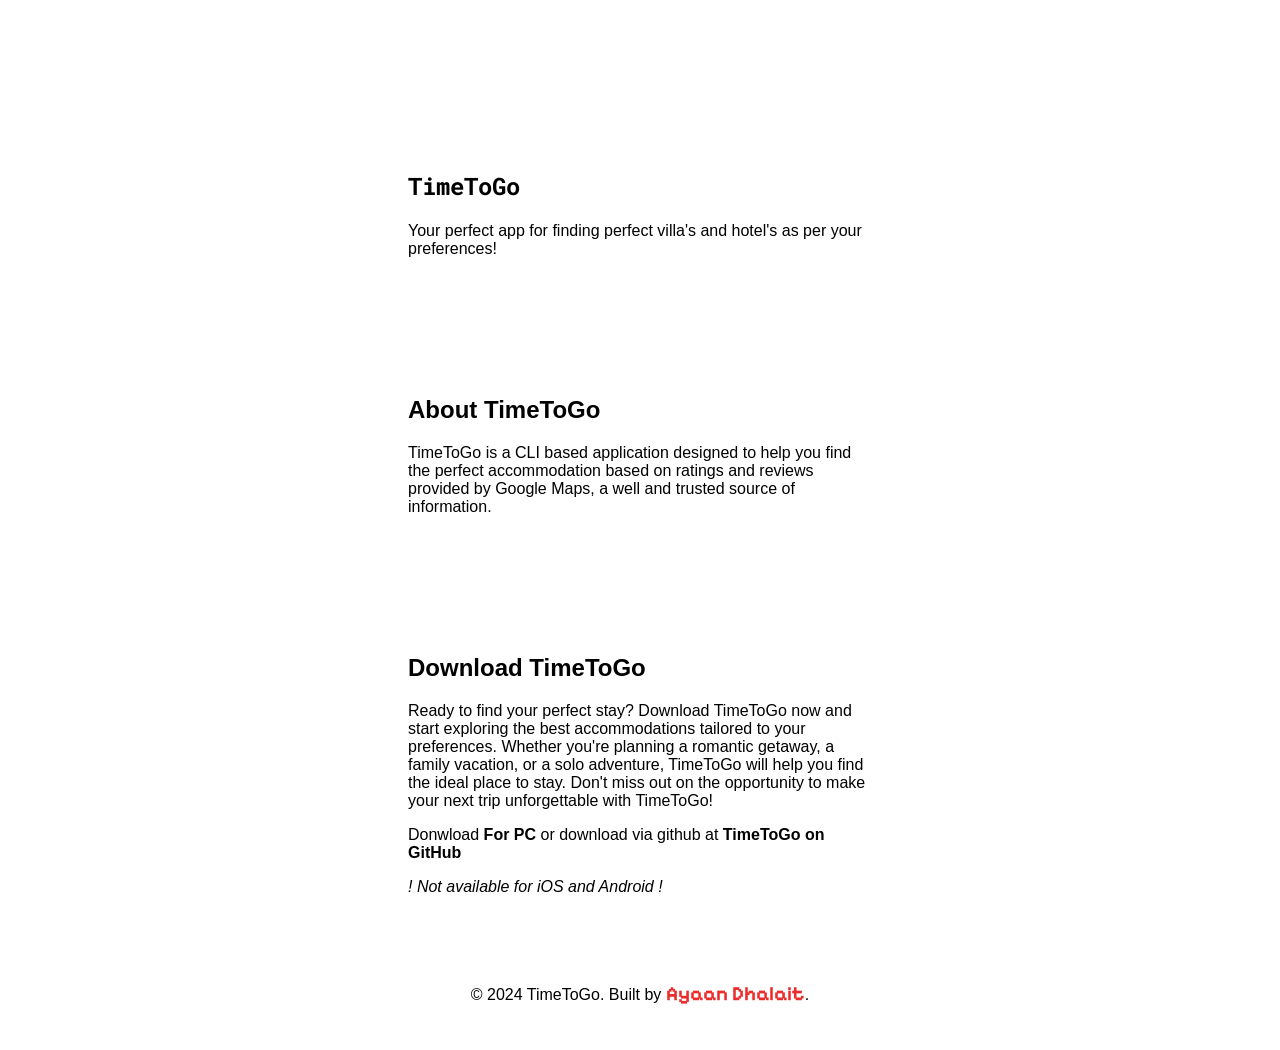
==== index.html @ b1c0069c "Update index.html" ====
<!DOCTYPE html>
<html lang="en">
<head>
    <meta charset="UTF-8">
    <meta name="viewport" content="width=device-width, initial-scale=1.0">
    <title>TimeToGo</title>
    <link rel="stylesheet" href="styles.css">
</head>
<body>
    <header>
        <nav>
        </nav>
    </header>
    <section class="hero">
        <h1>TimeToGo</h1>
        <p>Your perfect app for finding perfect villa's and hotel's as per your preferences!</p>
    </section><br><br><br><br>
    <section class="about">
        <h2>About TimeToGo</h2>
        <p>TimeToGo is a CLI based application designed to help you find the perfect accommodation based on ratings and reviews provided by Google Maps, a well and trusted source of information.</p>
    </section><br><br><br><br>
    <section class="download">
        <h2>Download TimeToGo</h2>
        <p>Ready to find your perfect stay? Download TimeToGo now and start exploring the best accommodations tailored to your preferences. Whether you're planning a romantic getaway, a family vacation, or a solo adventure, TimeToGo will help you find the ideal place to stay. Don't miss out on the opportunity to make your next trip unforgettable with TimeToGo!</p>
        Donwload <a href="timetogo.zip" download>For PC</a> or download via github at <a href="https://github.com/AyaanDhalait/TimeToGo" target="_blank">TimeToGo on GitHub</a>
        <p class="not-avail">! Not available for iOS and Android !</p>
    </section>

    <footer>
        <p>&copy; 2024 TimeToGo. Built by <a href="https://www.ayaan.is-a.dev" target="_blank">Ayaan Dhalait</a>.</p>
    </footer>
</body>
</html>
---- styles.css ----
@import url('https://fonts.googleapis.com/css2?family=Bai+Jamjuree:ital,wght@0,200;0,300;0,400;0,500;0,600;0,700;1,200;1,300;1,400;1,500;1,600;1,700&family=Bungee&family=Roboto+Mono:ital,wght@0,100..700;1,100..700&family=Roboto:ital,wght@0,100..900;1,100..900&display=swap');
@import url('https://fonts.googleapis.com/css2?family=Pixelify+Sans:wght@400..700&display=swap');

body {
    color: #000;
    background-color: #fff;
    font-family: 'Geo', sans-serif;
    text-align: left;
}

h1 {
    font-family: 'Roboto Mono', sans-serif;
}

.features {
    flex-direction: column;
    gap: 20px;
    margin-top: 20px;
}

.feature {
    align-items: center;
    gap: 20px;
}

section {
    margin-top: 50px;
    padding-left: 400px;
    padding-right: 400px;
}

.hero {
    padding-top: 100px;
}

a {
    color: #000;
    text-decoration: none;
    font-weight: bold;
}

.not-avail {
    font-style: italic;
}

footer a {
    font-family: 'Pixelify Sans', sans-serif;
    color: rgb(236, 44, 44) !important;
    font-size: 20px;
}

footer {
    margin-top: 50px;
    padding: 20px;
    text-align: center;
}
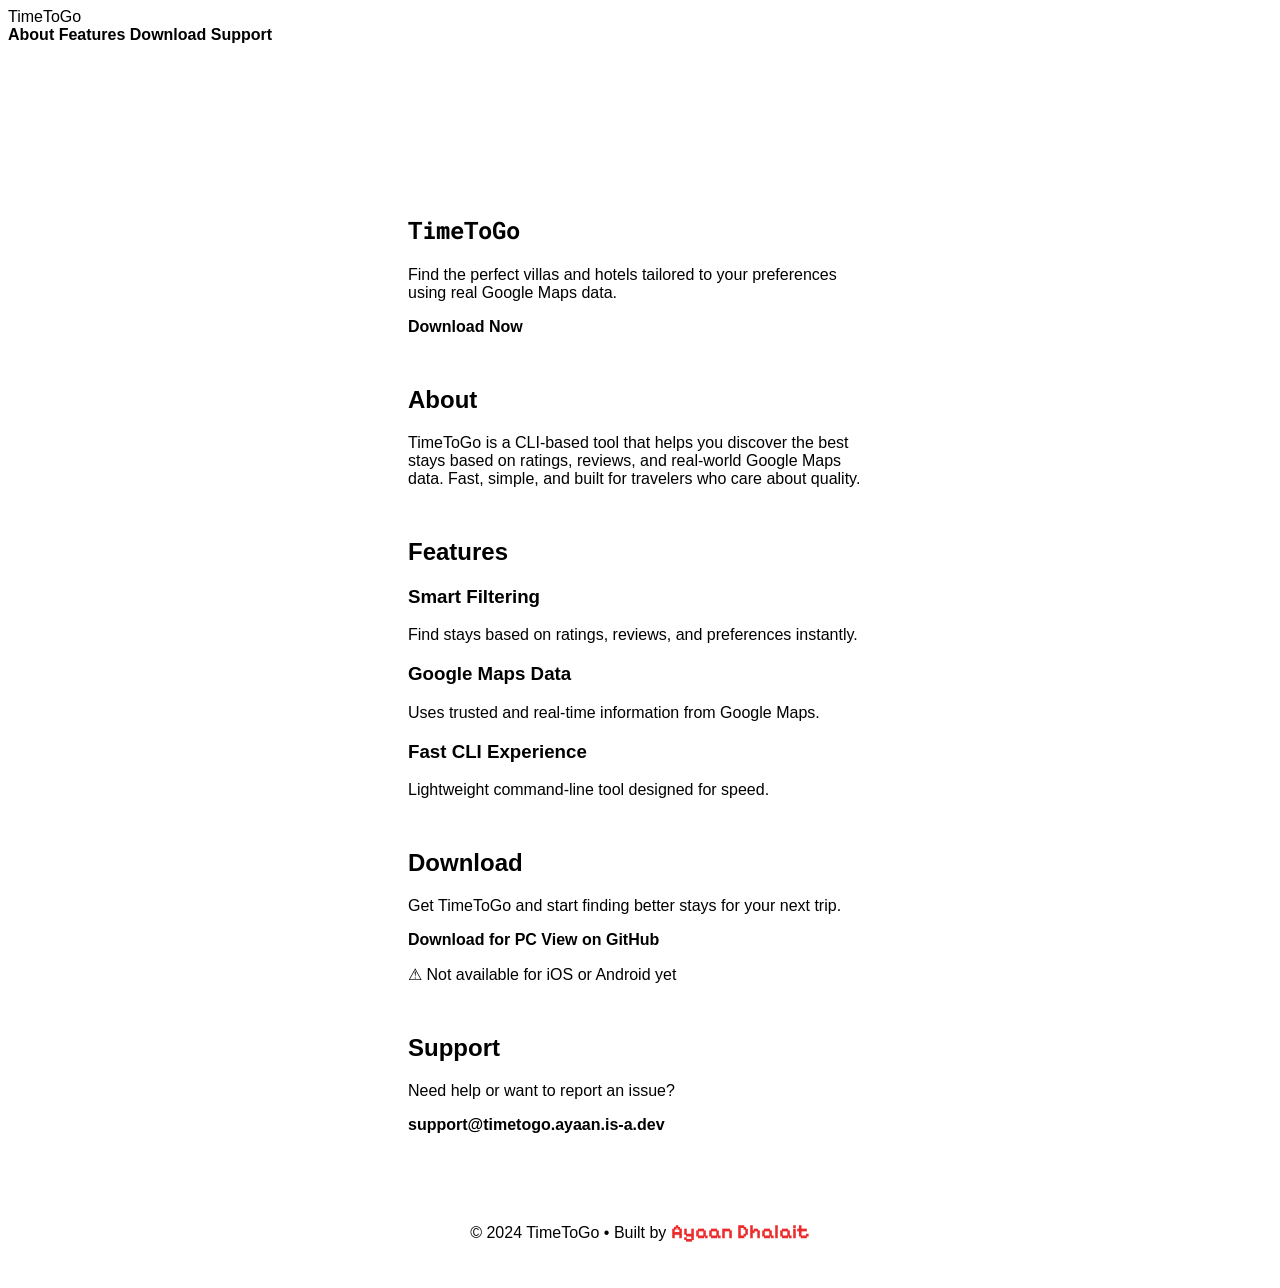
==== commit 355719a5: "Update index.html" ====
--- a/index.html
+++ b/index.html
@@ -1,33 +1,96 @@
 <!DOCTYPE html>
 <html lang="en">
 <head>
-    <meta charset="UTF-8">
-    <meta name="viewport" content="width=device-width, initial-scale=1.0">
+    <meta charset="UTF-8" />
+    <meta name="viewport" content="width=device-width, initial-scale=1.0" />
     <title>TimeToGo</title>
-    <link rel="stylesheet" href="styles.css">
+    <link rel="stylesheet" href="styles.css" />
 </head>
+
 <body>
-    <header>
-        <nav>
-        </nav>
-    </header>
-    <section class="hero">
+
+<header class="navbar">
+    <div class="logo">TimeToGo</div>
+    <nav>
+        <a href="#about">About</a>
+        <a href="#features">Features</a>
+        <a href="#download">Download</a>
+        <a href="mailto:support@timetogo.ayaan.is-a.dev">Support</a>
+    </nav>
+</header>
+
+<section class="hero">
+    <div class="hero-content">
         <h1>TimeToGo</h1>
-        <p>Your perfect app for finding perfect villa's and hotel's as per your preferences!</p>
-    </section><br><br><br><br>
-    <section class="about">
-        <h2>About TimeToGo</h2>
-        <p>TimeToGo is a CLI based application designed to help you find the perfect accommodation based on ratings and reviews provided by Google Maps, a well and trusted source of information.</p>
-    </section><br><br><br><br>
-    <section class="download">
-        <h2>Download TimeToGo</h2>
-        <p>Ready to find your perfect stay? Download TimeToGo now and start exploring the best accommodations tailored to your preferences. Whether you're planning a romantic getaway, a family vacation, or a solo adventure, TimeToGo will help you find the ideal place to stay. Don't miss out on the opportunity to make your next trip unforgettable with TimeToGo!</p>
-        Donwload <a href="timetogo.zip" download>For PC</a> or download via github at <a href="https://github.com/AyaanDhalait/TimeToGo" target="_blank">TimeToGo on GitHub</a>
-        <p class="not-avail">! Not available for iOS and Android !</p>
-    </section>
+        <p>
+            Find the perfect villas and hotels tailored to your preferences using real Google Maps data.
+        </p>
+        <a class="cta" href="#download">Download Now</a>
+    </div>
+</section>
 
-    <footer>
-        <p>&copy; 2024 TimeToGo. Built by <a href="https://www.ayaan.is-a.dev" target="_blank">Ayaan Dhalait</a>.</p>
-    </footer>
+<section id="about" class="section">
+    <h2>About</h2>
+    <p>
+        TimeToGo is a CLI-based tool that helps you discover the best stays based on ratings, reviews,
+        and real-world Google Maps data. Fast, simple, and built for travelers who care about quality.
+    </p>
+</section>
+
+<section id="features" class="section">
+    <h2>Features</h2>
+
+    <div class="grid">
+        <div class="card">
+            <h3>Smart Filtering</h3>
+            <p>Find stays based on ratings, reviews, and preferences instantly.</p>
+        </div>
+
+        <div class="card">
+            <h3>Google Maps Data</h3>
+            <p>Uses trusted and real-time information from Google Maps.</p>
+        </div>
+
+        <div class="card">
+            <h3>Fast CLI Experience</h3>
+            <p>Lightweight command-line tool designed for speed.</p>
+        </div>
+    </div>
+</section>
+
+<section id="download" class="section download">
+    <h2>Download</h2>
+
+    <p>
+        Get TimeToGo and start finding better stays for your next trip.
+    </p>
+
+    <div class="download-box">
+        <a class="btn" href="timetogo.zip" download>Download for PC</a>
+        <a class="btn outline" href="https://github.com/AyaanDhalait/TimeToGo" target="_blank">
+            View on GitHub
+        </a>
+    </div>
+
+    <p class="note">⚠ Not available for iOS or Android yet</p>
+</section>
+
+<section class="section contact">
+    <h2>Support</h2>
+    <p>
+        Need help or want to report an issue?
+    </p>
+    <a class="email" href="mailto:support@timetogo.ayaan.is-a.dev">
+        support@timetogo.ayaan.is-a.dev
+    </a>
+</section>
+
+<footer>
+    <p>
+        © 2024 TimeToGo • Built by
+        <a href="https://www.ayaan.is-a.dev" target="_blank">Ayaan Dhalait</a>
+    </p>
+</footer>
+
 </body>
 </html>
--- a/styles.css
+++ b/styles.css
@@ -53,4 +53,11 @@
     margin-top: 50px;
     padding: 20px;
     text-align: center;
-}+}
+
+@media screen and (max-width: 800px) {
+    section {
+        padding-left: 50px;
+        padding-right: 50px;
+    }
+}
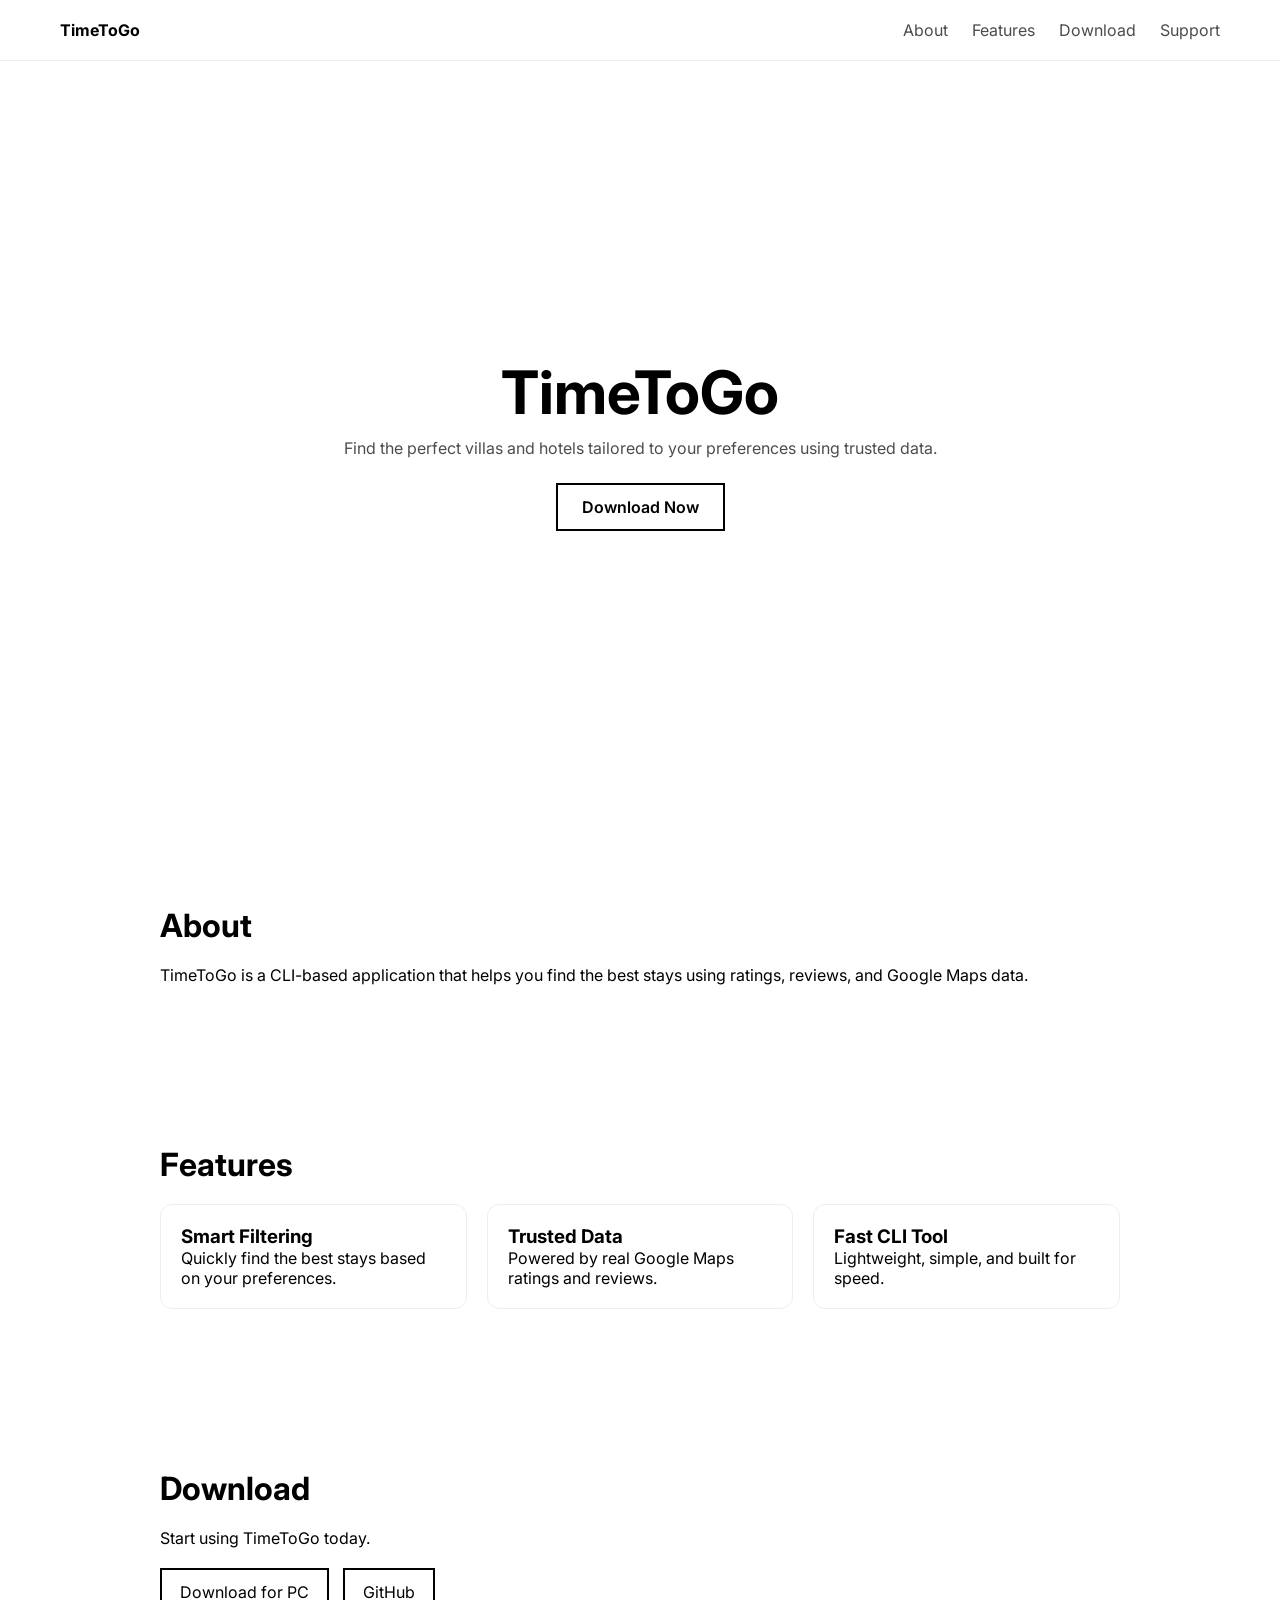
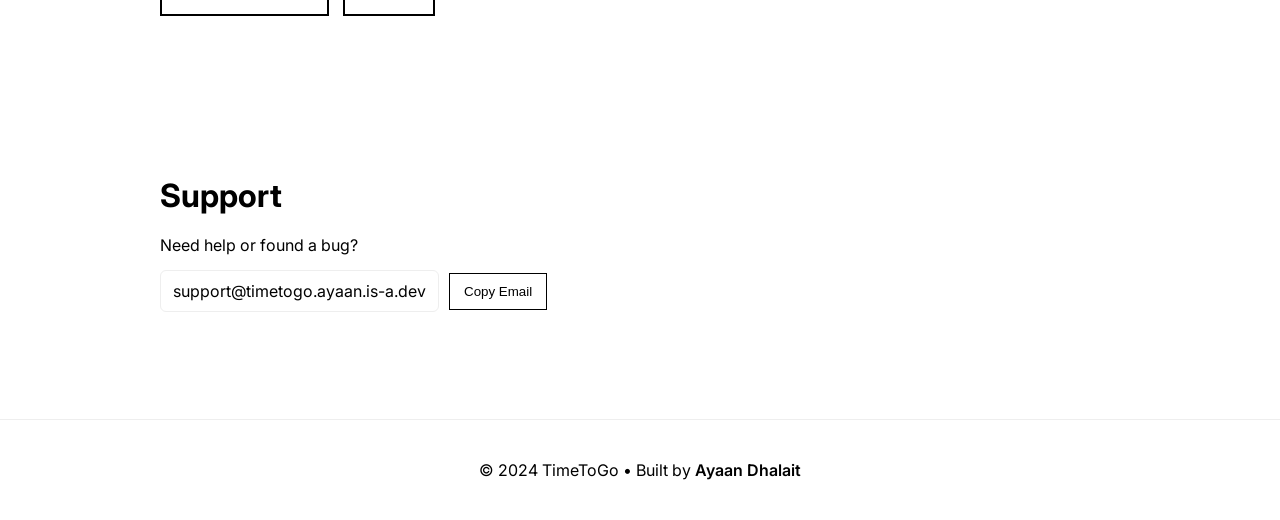
==== commit 759d6439: "Update index.html" ====
--- a/index.html
+++ b/index.html
@@ -15,25 +15,21 @@
         <a href="#about">About</a>
         <a href="#features">Features</a>
         <a href="#download">Download</a>
-        <a href="mailto:support@timetogo.ayaan.is-a.dev">Support</a>
+        <a href="#support">Support</a>
     </nav>
 </header>
 
 <section class="hero">
-    <div class="hero-content">
-        <h1>TimeToGo</h1>
-        <p>
-            Find the perfect villas and hotels tailored to your preferences using real Google Maps data.
-        </p>
-        <a class="cta" href="#download">Download Now</a>
-    </div>
+    <h1>TimeToGo</h1>
+    <p>Find the perfect villas and hotels tailored to your preferences using trusted data.</p>
+    <a class="cta" href="#download">Download Now</a>
 </section>
 
 <section id="about" class="section">
     <h2>About</h2>
     <p>
-        TimeToGo is a CLI-based tool that helps you discover the best stays based on ratings, reviews,
-        and real-world Google Maps data. Fast, simple, and built for travelers who care about quality.
+        TimeToGo is a CLI-based application that helps you find the best stays using ratings,
+        reviews, and Google Maps data.
     </p>
 </section>
 
@@ -43,46 +39,42 @@
     <div class="grid">
         <div class="card">
             <h3>Smart Filtering</h3>
-            <p>Find stays based on ratings, reviews, and preferences instantly.</p>
+            <p>Quickly find the best stays based on your preferences.</p>
         </div>
 
         <div class="card">
-            <h3>Google Maps Data</h3>
-            <p>Uses trusted and real-time information from Google Maps.</p>
+            <h3>Trusted Data</h3>
+            <p>Powered by real Google Maps ratings and reviews.</p>
         </div>
 
         <div class="card">
-            <h3>Fast CLI Experience</h3>
-            <p>Lightweight command-line tool designed for speed.</p>
+            <h3>Fast CLI Tool</h3>
+            <p>Lightweight, simple, and built for speed.</p>
         </div>
     </div>
 </section>
 
-<section id="download" class="section download">
+<section id="download" class="section">
     <h2>Download</h2>
 
-    <p>
-        Get TimeToGo and start finding better stays for your next trip.
-    </p>
+    <p>Start using TimeToGo today.</p>
 
-    <div class="download-box">
+    <div class="buttons">
         <a class="btn" href="timetogo.zip" download>Download for PC</a>
-        <a class="btn outline" href="https://github.com/AyaanDhalait/TimeToGo" target="_blank">
-            View on GitHub
-        </a>
+        <a class="btn outline" href="https://github.com/AyaanDhalait/TimeToGo" target="_blank">GitHub</a>
+    </div>
+</section>
+
+<section id="support" class="section">
+    <h2>Support</h2>
+    <p>Need help or found a bug?</p>
+
+    <div class="email-box">
+        <span id="emailText">support@timetogo.ayaan.is-a.dev</span>
+        <button onclick="copyEmail()">Copy Email</button>
     </div>
 
-    <p class="note">⚠ Not available for iOS or Android yet</p>
-</section>
-
-<section class="section contact">
-    <h2>Support</h2>
-    <p>
-        Need help or want to report an issue?
-    </p>
-    <a class="email" href="mailto:support@timetogo.ayaan.is-a.dev">
-        support@timetogo.ayaan.is-a.dev
-    </a>
+    <p id="copiedMsg" class="copied">Copied!</p>
 </section>
 
 <footer>
@@ -92,5 +84,19 @@
     </p>
 </footer>
 
+<script>
+function copyEmail() {
+    const email = document.getElementById("emailText").innerText;
+    navigator.clipboard.writeText(email);
+
+    const msg = document.getElementById("copiedMsg");
+    msg.style.opacity = 1;
+
+    setTimeout(() => {
+        msg.style.opacity = 0;
+    }, 1200);
+}
+</script>
+
 </body>
 </html>
--- a/styles.css
+++ b/styles.css
@@ -1,63 +1,177 @@
-@import url('https://fonts.googleapis.com/css2?family=Bai+Jamjuree:ital,wght@0,200;0,300;0,400;0,500;0,600;0,700;1,200;1,300;1,400;1,500;1,600;1,700&family=Bungee&family=Roboto+Mono:ital,wght@0,100..700;1,100..700&family=Roboto:ital,wght@0,100..900;1,100..900&display=swap');
-@import url('https://fonts.googleapis.com/css2?family=Pixelify+Sans:wght@400..700&display=swap');
+@import url('https://fonts.googleapis.com/css2?family=Inter:wght@300;400;600;700&display=swap');
+
+html {
+    scroll-behavior: smooth;
+}
+
+* {
+    margin: 0;
+    padding: 0;
+    box-sizing: border-box;
+}
 
 body {
+    font-family: 'Inter', sans-serif;
+    background: #fff;
     color: #000;
-    background-color: #fff;
-    font-family: 'Geo', sans-serif;
-    text-align: left;
 }
 
-h1 {
-    font-family: 'Roboto Mono', sans-serif;
+/* NAVBAR */
+.navbar {
+    display: flex;
+    justify-content: space-between;
+    align-items: center;
+    padding: 20px 60px;
+    position: sticky;
+    top: 0;
+    background: #fff;
+    border-bottom: 1px solid #eee;
 }
 
-.features {
+.logo {
+    font-weight: 700;
+}
+
+nav a {
+    margin-left: 20px;
+    text-decoration: none;
+    color: #000;
+    opacity: 0.7;
+    transition: 0.2s;
+}
+
+nav a:hover {
+    opacity: 1;
+}
+
+/* HERO */
+.hero {
+    height: 85vh;
+    display: flex;
     flex-direction: column;
+    justify-content: center;
+    align-items: center;
+    text-align: center;
+    padding: 0 20px;
+}
+
+.hero h1 {
+    font-size: 60px;
+}
+
+.hero p {
+    max-width: 600px;
+    margin-top: 10px;
+    opacity: 0.7;
+}
+
+.cta {
+    margin-top: 25px;
+    padding: 12px 24px;
+    border: 2px solid #000;
+    color: #000;
+    text-decoration: none;
+    font-weight: 600;
+    transition: 0.2s;
+}
+
+.cta:hover {
+    background: #000;
+    color: #fff;
+}
+
+/* SECTIONS */
+.section {
+    padding: 80px 20px;
+    max-width: 1000px;
+    margin: auto;
+}
+
+.section h2 {
+    font-size: 32px;
+    margin-bottom: 20px;
+}
+
+/* GRID */
+.grid {
+    display: grid;
+    grid-template-columns: repeat(auto-fit, minmax(250px, 1fr));
     gap: 20px;
+}
+
+.card {
+    border: 1px solid #eee;
+    padding: 20px;
+    border-radius: 12px;
+}
+
+/* BUTTONS */
+.buttons {
     margin-top: 20px;
 }
 
-.feature {
-    align-items: center;
-    gap: 20px;
+.btn {
+    display: inline-block;
+    padding: 12px 18px;
+    border: 2px solid #000;
+    color: #000;
+    text-decoration: none;
+    margin-right: 10px;
 }
 
-section {
-    margin-top: 50px;
-    padding-left: 400px;
-    padding-right: 400px;
+.btn:hover {
+    background: #000;
+    color: #fff;
 }
 
-.hero {
-    padding-top: 100px;
+.btn.outline {
+    background: transparent;
 }
 
-a {
-    color: #000;
-    text-decoration: none;
-    font-weight: bold;
+/* EMAIL BOX */
+.email-box {
+    display: flex;
+    align-items: center;
+    gap: 10px;
+    margin-top: 15px;
 }
 
-.not-avail {
-    font-style: italic;
+.email-box span {
+    padding: 10px 12px;
+    border: 1px solid #eee;
+    border-radius: 6px;
+    user-select: all;
+}
+
+.email-box button {
+    padding: 10px 14px;
+    border: 1px solid #000;
+    background: #fff;
+    cursor: pointer;
+}
+
+.email-box button:hover {
+    background: #000;
+    color: #fff;
+}
+
+/* COPIED MESSAGE */
+.copied {
+    margin-top: 10px;
+    opacity: 0;
+    transition: 0.3s;
+    font-size: 14px;
+}
+
+/* FOOTER */
+footer {
+    text-align: center;
+    padding: 40px 20px;
+    border-top: 1px solid #eee;
 }
 
 footer a {
-    font-family: 'Pixelify Sans', sans-serif;
-    color: rgb(236, 44, 44) !important;
-    font-size: 20px;
+    color: #000;
+    font-weight: 600;
+    text-decoration: none;
 }
-
-footer {
-    margin-top: 50px;
-    padding: 20px;
-    text-align: center;
-}
-
-@media screen and (max-width: 800px) {
-    section {
-        padding-left: 50px;
-        padding-right: 50px;
-    }
-}
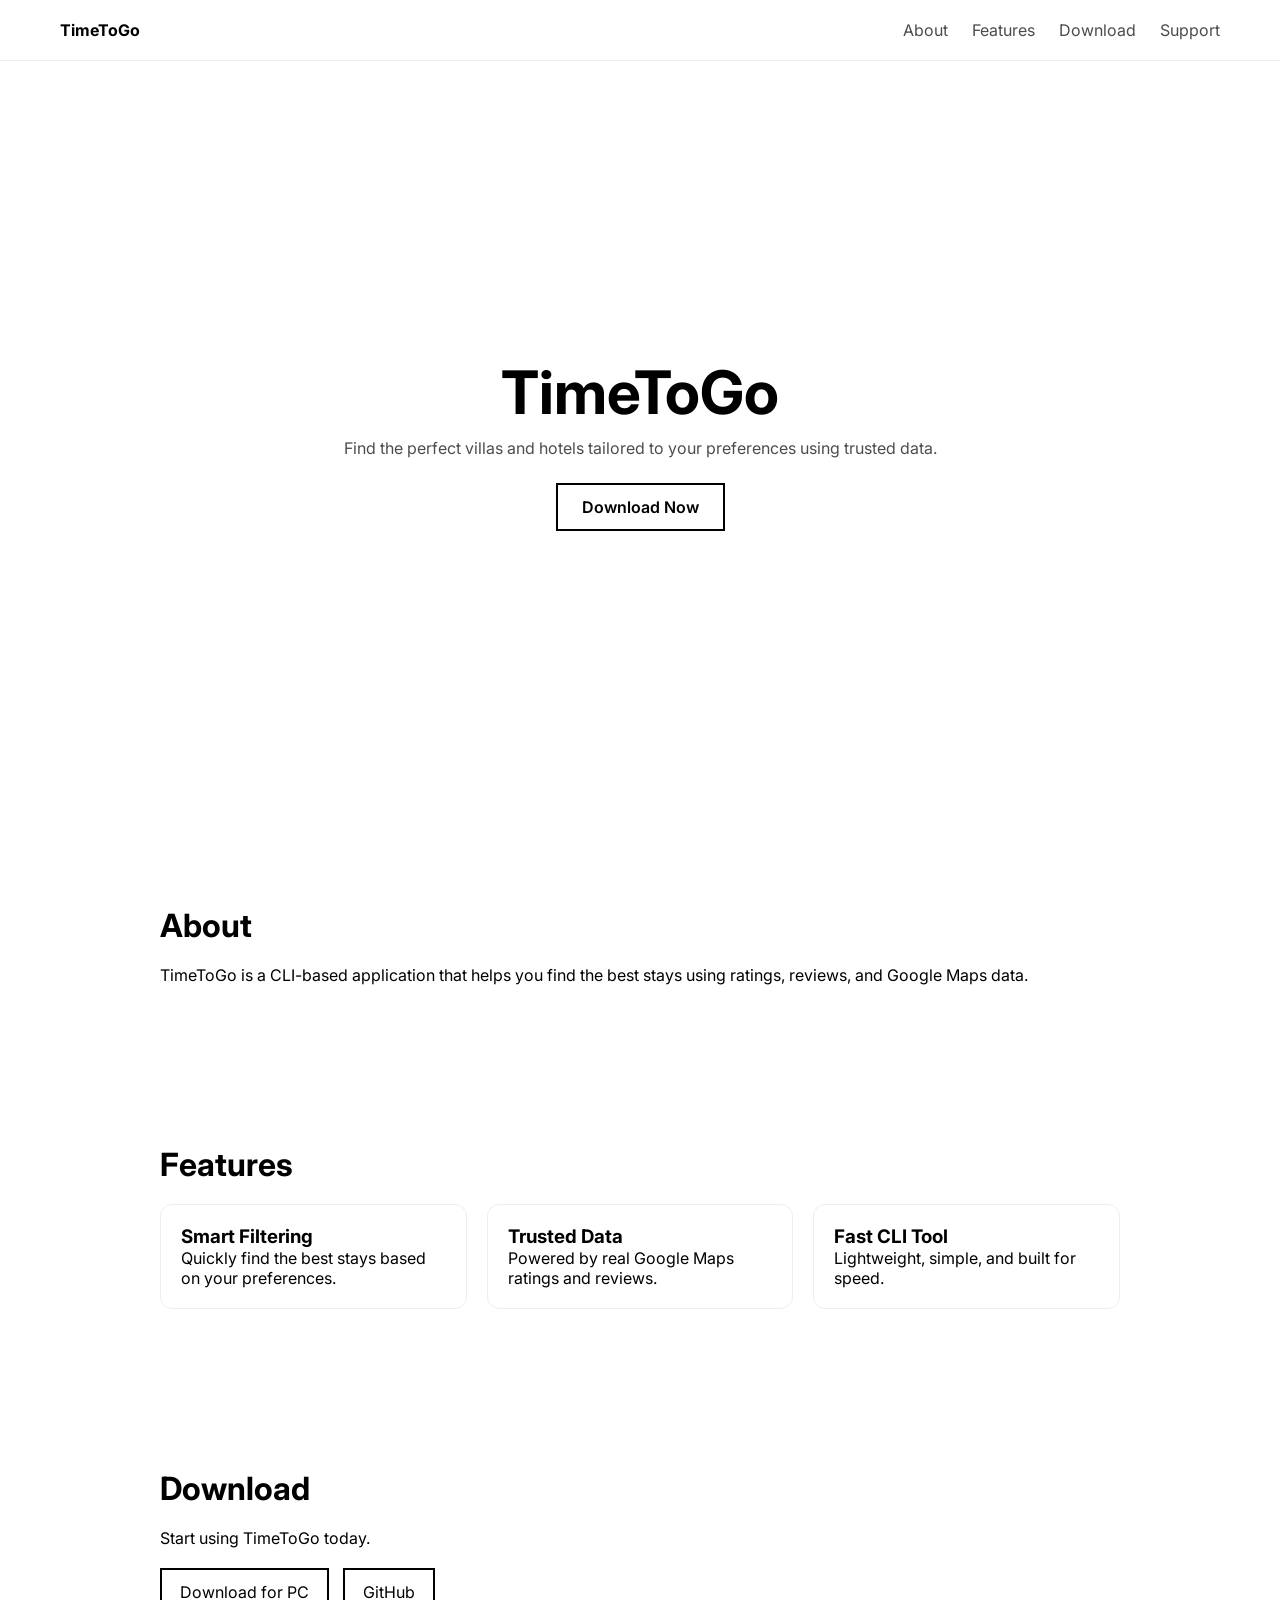
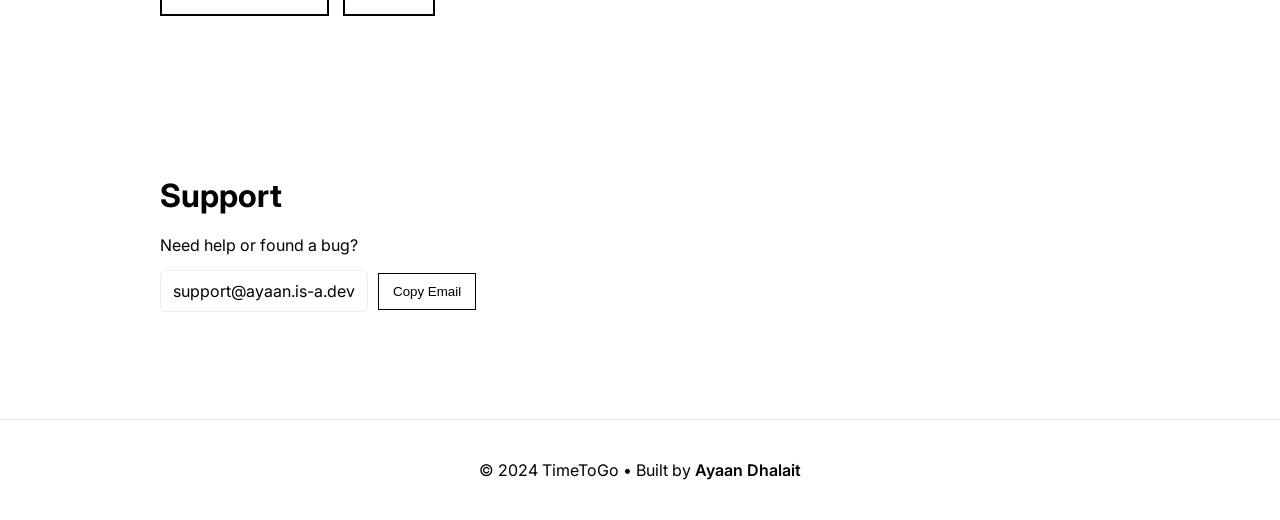
==== commit b96e497d: "Update index.html" ====
--- a/index.html
+++ b/index.html
@@ -5,6 +5,7 @@
     <meta name="viewport" content="width=device-width, initial-scale=1.0" />
     <title>TimeToGo</title>
     <link rel="stylesheet" href="styles.css" />
+    <meta name="google-site-verification" content="aP6ooWK8mL7Z_kcAhGkkXgF8lrvb8jZ8vC7Q0F4RgmU" />
 </head>
 
 <body>
@@ -70,7 +71,7 @@
     <p>Need help or found a bug?</p>
 
     <div class="email-box">
-        <span id="emailText">support@timetogo.ayaan.is-a.dev</span>
+        <span id="emailText">support@ayaan.is-a.dev</span>
         <button onclick="copyEmail()">Copy Email</button>
     </div>
 
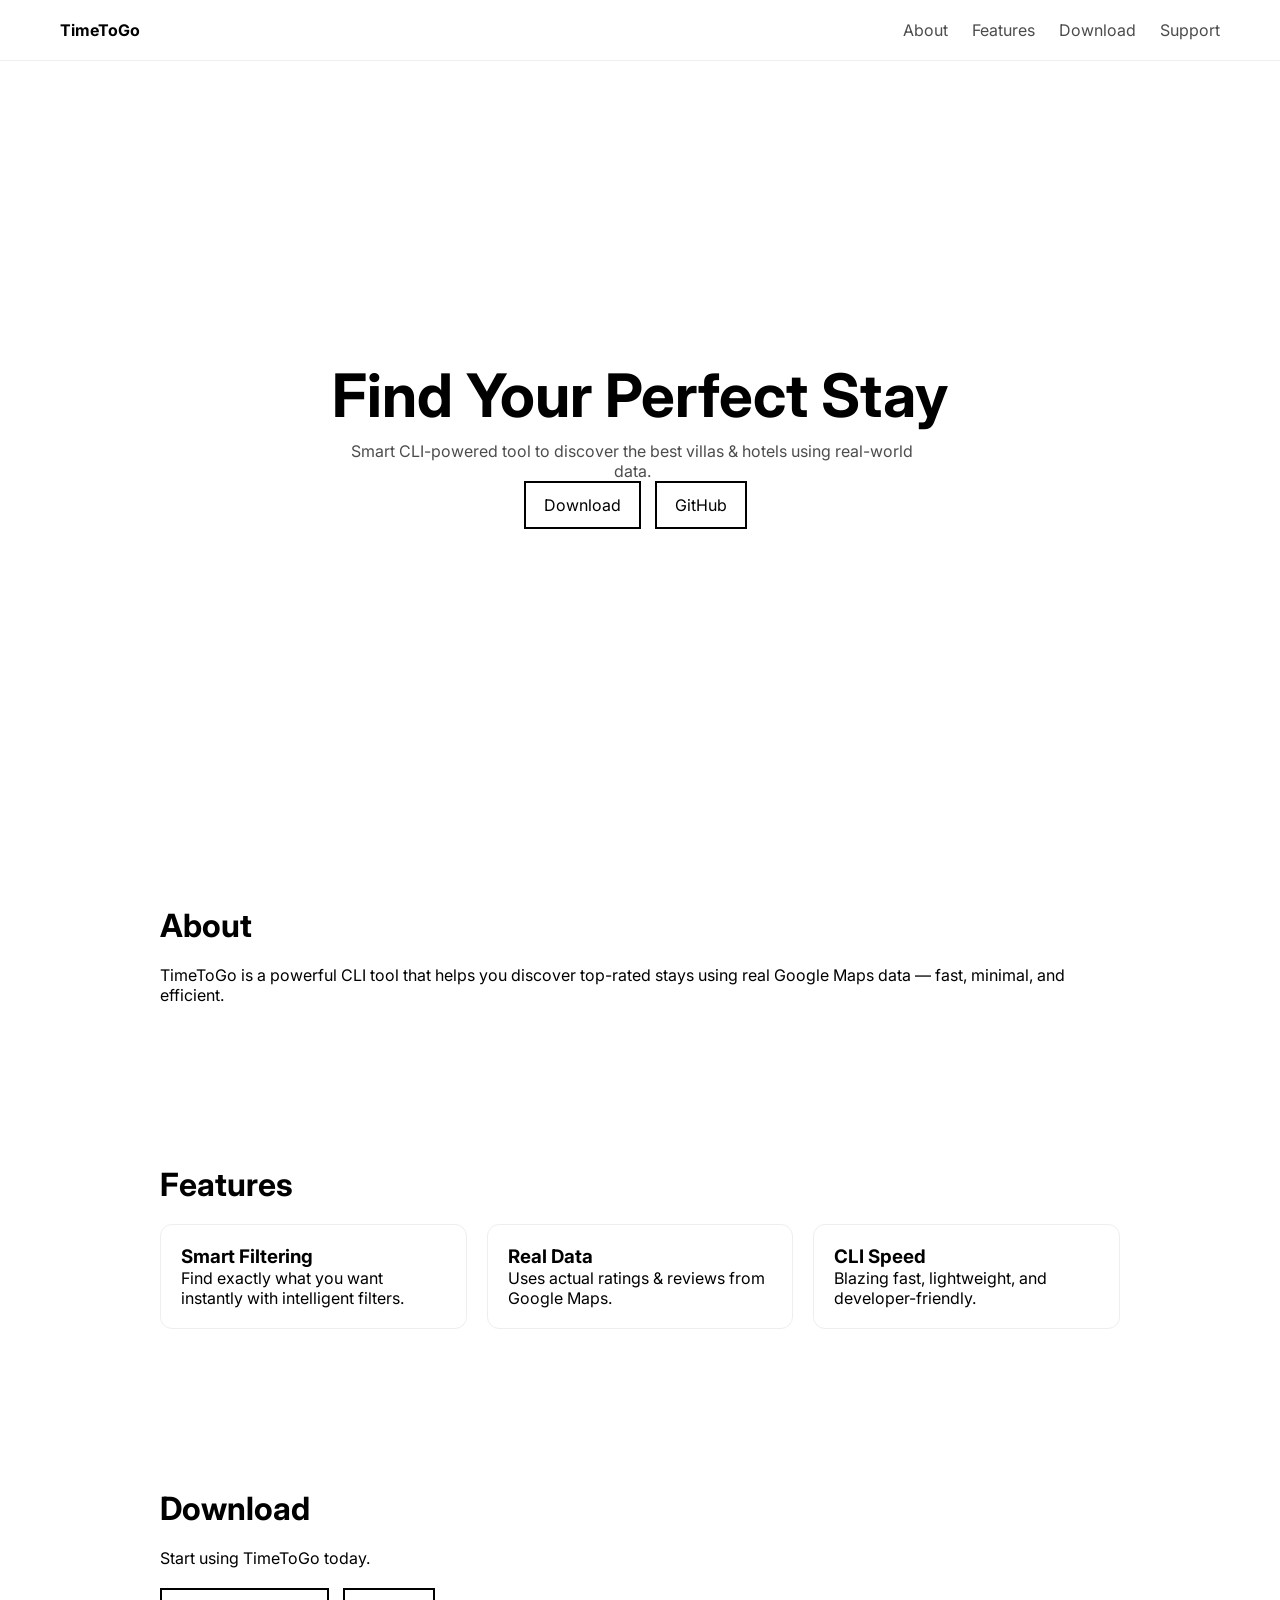
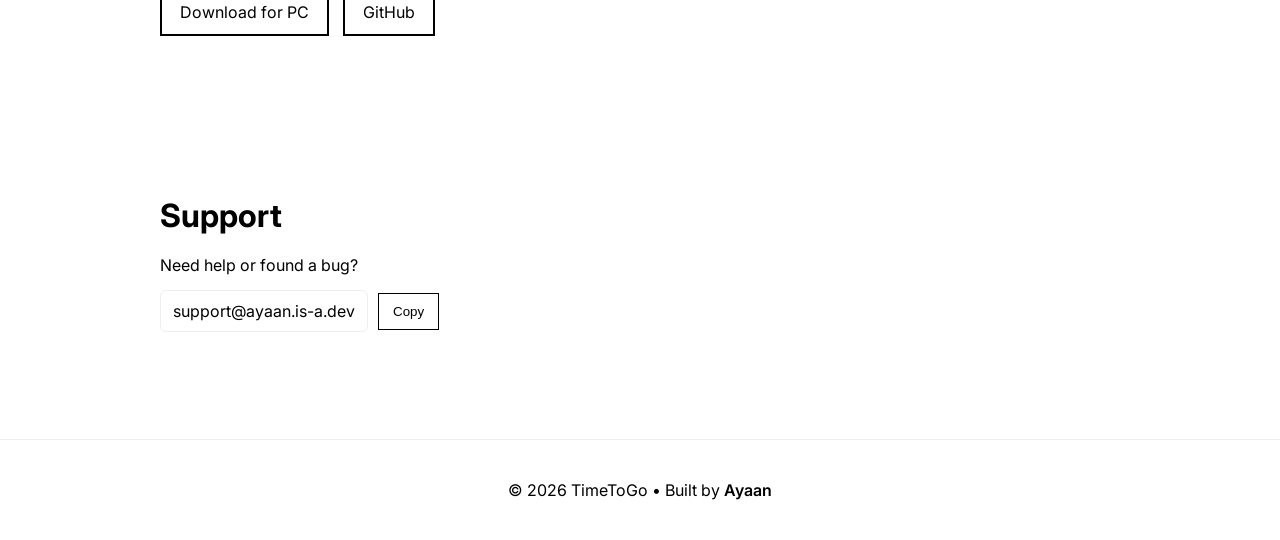
==== commit b4daf342: "Update index.html" ====
--- a/index.html
+++ b/index.html
@@ -1,11 +1,11 @@
 <!DOCTYPE html>
 <html lang="en">
 <head>
-    <meta charset="UTF-8" />
-    <meta name="viewport" content="width=device-width, initial-scale=1.0" />
-    <title>TimeToGo</title>
-    <link rel="stylesheet" href="styles.css" />
-    <meta name="google-site-verification" content="aP6ooWK8mL7Z_kcAhGkkXgF8lrvb8jZ8vC7Q0F4RgmU" />
+<meta charset="UTF-8" />
+<meta name="viewport" content="width=device-width, initial-scale=1.0" />
+<title>TimeToGo</title>
+<link rel="stylesheet" href="styles.css" />
+<link href="https://fonts.googleapis.com/css2?family=Inter:wght@300;400;600;700&display=swap" rel="stylesheet">
 </head>
 
 <body>
@@ -21,16 +21,21 @@
 </header>
 
 <section class="hero">
-    <h1>TimeToGo</h1>
-    <p>Find the perfect villas and hotels tailored to your preferences using trusted data.</p>
-    <a class="cta" href="#download">Download Now</a>
+    <div class="hero-content">
+        <h1>Find Your Perfect Stay</h1>
+        <p>Smart CLI-powered tool to discover the best villas & hotels using real-world data.</p>
+        <div class="hero-buttons">
+            <a class="btn primary" href="#download">Download</a>
+            <a class="btn secondary" href="https://github.com/AyaanDhalait/TimeToGo" target="_blank">GitHub</a>
+        </div>
+    </div>
 </section>
 
 <section id="about" class="section">
     <h2>About</h2>
     <p>
-        TimeToGo is a CLI-based application that helps you find the best stays using ratings,
-        reviews, and Google Maps data.
+        TimeToGo is a powerful CLI tool that helps you discover top-rated stays using
+        real Google Maps data — fast, minimal, and efficient.
     </p>
 </section>
 
@@ -40,29 +45,28 @@
     <div class="grid">
         <div class="card">
             <h3>Smart Filtering</h3>
-            <p>Quickly find the best stays based on your preferences.</p>
+            <p>Find exactly what you want instantly with intelligent filters.</p>
         </div>
 
         <div class="card">
-            <h3>Trusted Data</h3>
-            <p>Powered by real Google Maps ratings and reviews.</p>
+            <h3>Real Data</h3>
+            <p>Uses actual ratings & reviews from Google Maps.</p>
         </div>
 
         <div class="card">
-            <h3>Fast CLI Tool</h3>
-            <p>Lightweight, simple, and built for speed.</p>
+            <h3>CLI Speed</h3>
+            <p>Blazing fast, lightweight, and developer-friendly.</p>
         </div>
     </div>
 </section>
 
 <section id="download" class="section">
     <h2>Download</h2>
-
     <p>Start using TimeToGo today.</p>
 
     <div class="buttons">
-        <a class="btn" href="timetogo.zip" download>Download for PC</a>
-        <a class="btn outline" href="https://github.com/AyaanDhalait/TimeToGo" target="_blank">GitHub</a>
+        <a class="btn primary" href="timetogo.zip" download>Download for PC</a>
+        <a class="btn secondary" href="https://github.com/AyaanDhalait/TimeToGo" target="_blank">GitHub</a>
     </div>
 </section>
 
@@ -72,7 +76,7 @@
 
     <div class="email-box">
         <span id="emailText">support@ayaan.is-a.dev</span>
-        <button onclick="copyEmail()">Copy Email</button>
+        <button onclick="copyEmail()">Copy</button>
     </div>
 
     <p id="copiedMsg" class="copied">Copied!</p>
@@ -80,8 +84,8 @@
 
 <footer>
     <p>
-        © 2024 TimeToGo • Built by
-        <a href="https://www.ayaan.is-a.dev" target="_blank">Ayaan Dhalait</a>
+        © 2026 TimeToGo • Built by
+        <a href="https://www.ayaan.is-a.dev" target="_blank">Ayaan</a>
     </p>
 </footer>
 
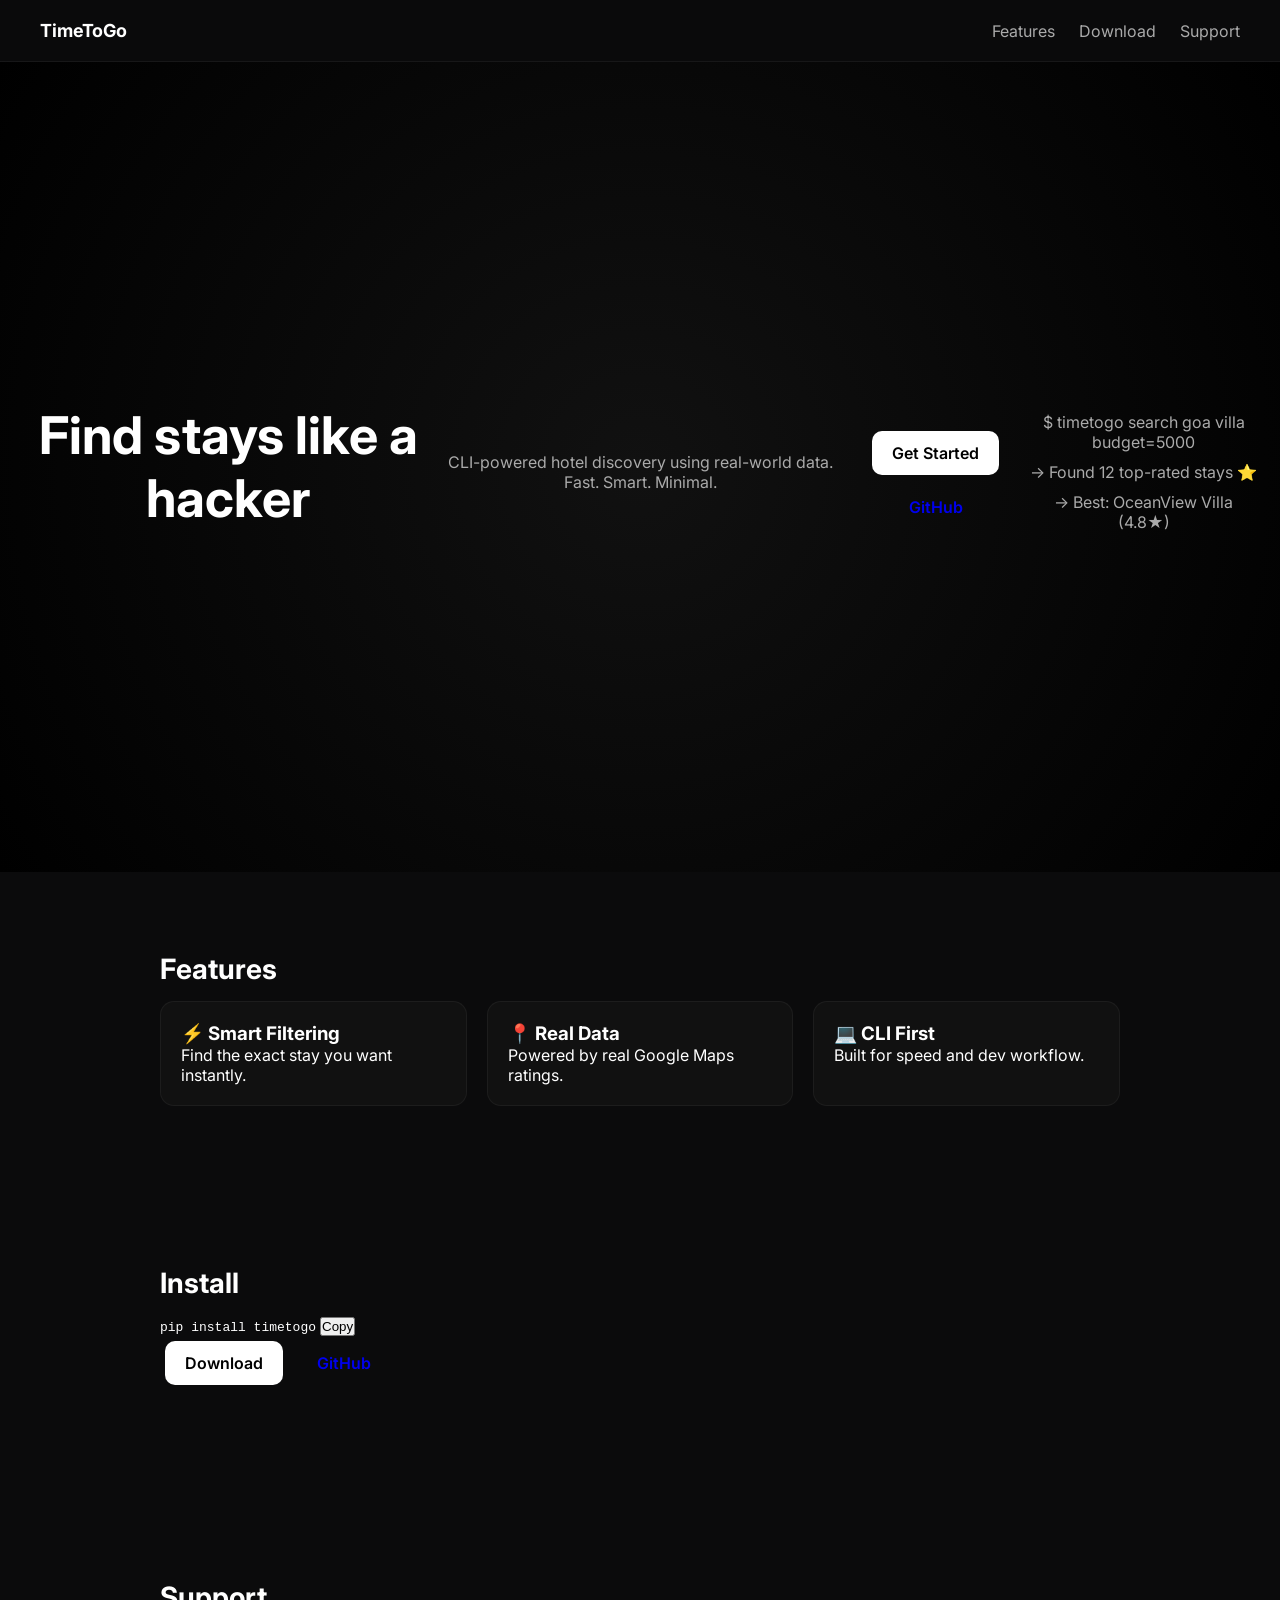
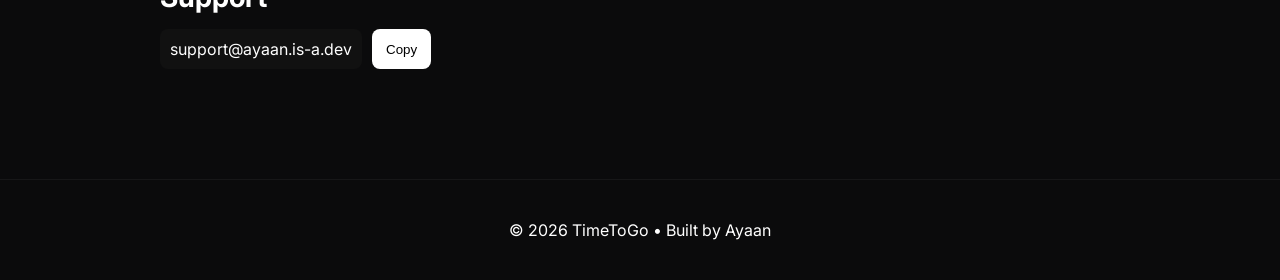
==== commit a9a1b6c9: "Update index.html" ====
--- a/index.html
+++ b/index.html
@@ -1,19 +1,21 @@
 <!DOCTYPE html>
 <html lang="en">
 <head>
-<meta charset="UTF-8" />
-<meta name="viewport" content="width=device-width, initial-scale=1.0" />
+<meta charset="UTF-8">
+<meta name="viewport" content="width=device-width, initial-scale=1.0">
 <title>TimeToGo</title>
-<link rel="stylesheet" href="styles.css" />
-<link href="https://fonts.googleapis.com/css2?family=Inter:wght@300;400;600;700&display=swap" rel="stylesheet">
+
+<link href="https://fonts.googleapis.com/css2?family=Inter:wght@300;400;600;700&family=JetBrains+Mono:wght@400;600&display=swap" rel="stylesheet">
+<link rel="stylesheet" href="styles.css">
 </head>
 
 <body>
 
+<div class="bg"></div>
+
 <header class="navbar">
     <div class="logo">TimeToGo</div>
     <nav>
-        <a href="#about">About</a>
         <a href="#features">Features</a>
         <a href="#download">Download</a>
         <a href="#support">Support</a>
@@ -21,58 +23,65 @@
 </header>
 
 <section class="hero">
-    <div class="hero-content">
-        <h1>Find Your Perfect Stay</h1>
-        <p>Smart CLI-powered tool to discover the best villas & hotels using real-world data.</p>
-        <div class="hero-buttons">
-            <a class="btn primary" href="#download">Download</a>
-            <a class="btn secondary" href="https://github.com/AyaanDhalait/TimeToGo" target="_blank">GitHub</a>
+    <h1>Find stays like a <span>hacker</span></h1>
+    <p>CLI-powered hotel discovery using real-world data. Fast. Smart. Minimal.</p>
+
+    <div class="hero-buttons">
+        <a href="#download" class="btn primary">Get Started</a>
+        <a href="https://github.com/AyaanDhalait/TimeToGo" target="_blank" class="btn ghost">GitHub</a>
+    </div>
+
+    <div class="terminal">
+        <div class="terminal-header">
+            <span></span><span></span><span></span>
+        </div>
+        <div class="terminal-body">
+            <p><span>$</span> timetogo search goa villa budget=5000</p>
+            <p class="output">→ Found 12 top-rated stays ⭐</p>
+            <p class="output">→ Best: OceanView Villa (4.8★)</p>
         </div>
     </div>
-</section>
-
-<section id="about" class="section">
-    <h2>About</h2>
-    <p>
-        TimeToGo is a powerful CLI tool that helps you discover top-rated stays using
-        real Google Maps data — fast, minimal, and efficient.
-    </p>
 </section>
 
 <section id="features" class="section">
     <h2>Features</h2>
 
     <div class="grid">
-        <div class="card">
-            <h3>Smart Filtering</h3>
-            <p>Find exactly what you want instantly with intelligent filters.</p>
+        <div class="card glow">
+            <h3>⚡ Smart Filtering</h3>
+            <p>Find the exact stay you want instantly.</p>
         </div>
 
-        <div class="card">
-            <h3>Real Data</h3>
-            <p>Uses actual ratings & reviews from Google Maps.</p>
+        <div class="card glow">
+            <h3>📍 Real Data</h3>
+            <p>Powered by real Google Maps ratings.</p>
         </div>
 
-        <div class="card">
-            <h3>CLI Speed</h3>
-            <p>Blazing fast, lightweight, and developer-friendly.</p>
+        <div class="card glow">
+            <h3>💻 CLI First</h3>
+            <p>Built for speed and dev workflow.</p>
         </div>
     </div>
 </section>
 
 <section id="download" class="section">
-    <h2>Download</h2>
-    <p>Start using TimeToGo today.</p>
+    <h2>Install</h2>
+
+    <div class="install-box">
+        <code>pip install timetogo</code>
+        <button onclick="copyCmd()">Copy</button>
+    </div>
 
     <div class="buttons">
-        <a class="btn primary" href="timetogo.zip" download>Download for PC</a>
-        <a class="btn secondary" href="https://github.com/AyaanDhalait/TimeToGo" target="_blank">GitHub</a>
+        <a class="btn primary" href="timetogo.zip" download>Download</a>
+        <a class="btn ghost" href="https://github.com/AyaanDhalait/TimeToGo" target="_blank">GitHub</a>
     </div>
+
+    <p id="copiedCmd" class="copied">Copied!</p>
 </section>
 
 <section id="support" class="section">
     <h2>Support</h2>
-    <p>Need help or found a bug?</p>
 
     <div class="email-box">
         <span id="emailText">support@ayaan.is-a.dev</span>
@@ -83,23 +92,23 @@
 </section>
 
 <footer>
-    <p>
-        © 2026 TimeToGo • Built by
-        <a href="https://www.ayaan.is-a.dev" target="_blank">Ayaan</a>
-    </p>
+    <p>© 2026 TimeToGo • Built by Ayaan</p>
 </footer>
 
 <script>
 function copyEmail() {
     const email = document.getElementById("emailText").innerText;
     navigator.clipboard.writeText(email);
-
     const msg = document.getElementById("copiedMsg");
     msg.style.opacity = 1;
+    setTimeout(()=>msg.style.opacity=0,1200);
+}
 
-    setTimeout(() => {
-        msg.style.opacity = 0;
-    }, 1200);
+function copyCmd() {
+    navigator.clipboard.writeText("pip install timetogo");
+    const msg = document.getElementById("copiedCmd");
+    msg.style.opacity = 1;
+    setTimeout(()=>msg.style.opacity=0,1200);
 }
 </script>
 
--- a/styles.css
+++ b/styles.css
@@ -1,9 +1,3 @@
-@import url('https://fonts.googleapis.com/css2?family=Inter:wght@300;400;600;700&display=swap');
-
-html {
-    scroll-behavior: smooth;
-}
-
 * {
     margin: 0;
     padding: 0;
@@ -12,8 +6,8 @@
 
 body {
     font-family: 'Inter', sans-serif;
-    background: #fff;
-    color: #000;
+    background: #0b0b0c;
+    color: #fff;
 }
 
 /* NAVBAR */
@@ -21,63 +15,83 @@
     display: flex;
     justify-content: space-between;
     align-items: center;
-    padding: 20px 60px;
+    padding: 20px 40px;
     position: sticky;
     top: 0;
-    background: #fff;
-    border-bottom: 1px solid #eee;
+    backdrop-filter: blur(10px);
+    background: rgba(11,11,12,0.6);
+    border-bottom: 1px solid rgba(255,255,255,0.05);
 }
 
 .logo {
     font-weight: 700;
+    font-size: 18px;
 }
 
 nav a {
     margin-left: 20px;
     text-decoration: none;
-    color: #000;
-    opacity: 0.7;
+    color: #aaa;
     transition: 0.2s;
 }
 
 nav a:hover {
-    opacity: 1;
+    color: #fff;
 }
 
 /* HERO */
 .hero {
-    height: 85vh;
+    height: 90vh;
     display: flex;
-    flex-direction: column;
+    align-items: center;
     justify-content: center;
-    align-items: center;
     text-align: center;
-    padding: 0 20px;
+    padding: 20px;
+    background: radial-gradient(circle at center, #111 0%, #000 100%);
 }
 
 .hero h1 {
-    font-size: 60px;
+    font-size: 52px;
+    font-weight: 700;
 }
 
 .hero p {
-    max-width: 600px;
     margin-top: 10px;
-    opacity: 0.7;
+    color: #aaa;
+    max-width: 500px;
 }
 
-.cta {
+.hero-buttons {
     margin-top: 25px;
-    padding: 12px 24px;
-    border: 2px solid #000;
-    color: #000;
+}
+
+/* BUTTONS */
+.btn {
+    padding: 12px 20px;
+    border-radius: 10px;
     text-decoration: none;
     font-weight: 600;
+    margin: 5px;
+    display: inline-block;
     transition: 0.2s;
 }
 
-.cta:hover {
-    background: #000;
+.btn.primary {
+    background: #fff;
+    color: #000;
+}
+
+.btn.primary:hover {
+    background: #ddd;
+}
+
+.btn.secondary {
+    border: 1px solid #444;
     color: #fff;
+}
+
+.btn.secondary:hover {
+    background: #111;
 }
 
 /* SECTIONS */
@@ -88,8 +102,8 @@
 }
 
 .section h2 {
-    font-size: 32px;
-    margin-bottom: 20px;
+    font-size: 28px;
+    margin-bottom: 15px;
 }
 
 /* GRID */
@@ -100,78 +114,71 @@
 }
 
 .card {
-    border: 1px solid #eee;
+    background: #111;
+    border: 1px solid rgba(255,255,255,0.05);
     padding: 20px;
-    border-radius: 12px;
+    border-radius: 14px;
+    transition: 0.2s;
 }
 
-/* BUTTONS */
-.buttons {
-    margin-top: 20px;
-}
-
-.btn {
-    display: inline-block;
-    padding: 12px 18px;
-    border: 2px solid #000;
-    color: #000;
-    text-decoration: none;
-    margin-right: 10px;
-}
-
-.btn:hover {
-    background: #000;
-    color: #fff;
-}
-
-.btn.outline {
-    background: transparent;
+.card:hover {
+    transform: translateY(-5px);
+    border-color: rgba(255,255,255,0.2);
 }
 
 /* EMAIL BOX */
 .email-box {
     display: flex;
-    align-items: center;
+    flex-wrap: wrap;
     gap: 10px;
     margin-top: 15px;
 }
 
 .email-box span {
-    padding: 10px 12px;
-    border: 1px solid #eee;
-    border-radius: 6px;
-    user-select: all;
+    padding: 10px;
+    background: #111;
+    border-radius: 8px;
 }
 
 .email-box button {
     padding: 10px 14px;
-    border: 1px solid #000;
+    border: none;
     background: #fff;
+    color: #000;
     cursor: pointer;
+    border-radius: 8px;
 }
 
 .email-box button:hover {
-    background: #000;
-    color: #fff;
+    background: #ddd;
 }
 
-/* COPIED MESSAGE */
 .copied {
     margin-top: 10px;
     opacity: 0;
     transition: 0.3s;
-    font-size: 14px;
 }
 
 /* FOOTER */
 footer {
     text-align: center;
     padding: 40px 20px;
-    border-top: 1px solid #eee;
+    border-top: 1px solid rgba(255,255,255,0.05);
 }
 
 footer a {
-    color: #000;
+    color: #fff;
+    text-decoration: none;
     font-weight: 600;
-    text-decoration: none;
 }
+
+/* MOBILE */
+@media (max-width: 600px) {
+    .hero h1 {
+        font-size: 34px;
+    }
+
+    nav {
+        display: none;
+    }
+}
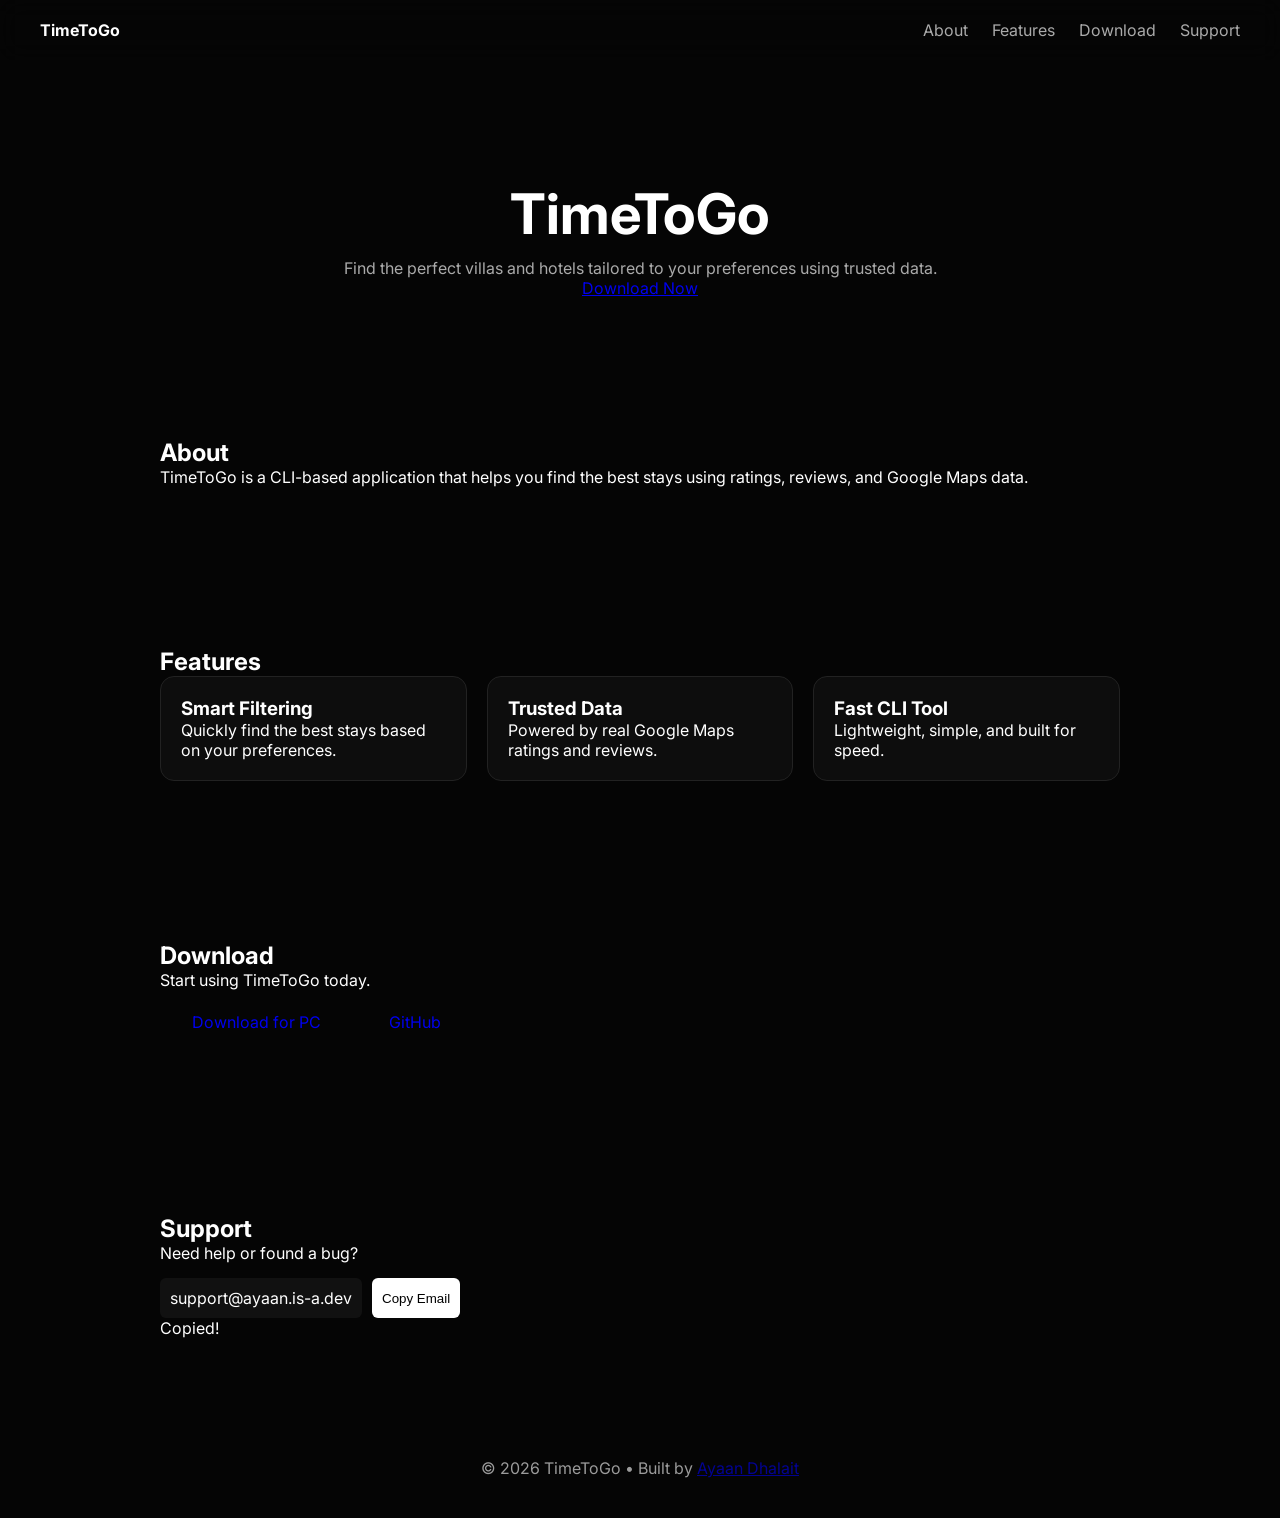
==== commit 82953ecf: "Update index.html" ====
--- a/index.html
+++ b/index.html
@@ -1,21 +1,22 @@
 <!DOCTYPE html>
 <html lang="en">
 <head>
-<meta charset="UTF-8">
-<meta name="viewport" content="width=device-width, initial-scale=1.0">
+<meta charset="UTF-8" />
+<meta name="viewport" content="width=device-width, initial-scale=1.0" />
 <title>TimeToGo</title>
 
-<link href="https://fonts.googleapis.com/css2?family=Inter:wght@300;400;600;700&family=JetBrains+Mono:wght@400;600&display=swap" rel="stylesheet">
-<link rel="stylesheet" href="styles.css">
+<link rel="stylesheet" href="styles.css" />
+<link href="https://fonts.googleapis.com/css2?family=Inter:wght@300;400;600;700&display=swap" rel="stylesheet">
+
+<meta name="google-site-verification" content="aP6ooWK8mL7Z_kcAhGkkXgF8lrvb8jZ8vC7Q0F4RgmU" />
 </head>
 
 <body>
 
-<div class="bg"></div>
-
 <header class="navbar">
     <div class="logo">TimeToGo</div>
     <nav>
+        <a href="#about">About</a>
         <a href="#features">Features</a>
         <a href="#download">Download</a>
         <a href="#support">Support</a>
@@ -23,92 +24,81 @@
 </header>
 
 <section class="hero">
-    <h1>Find stays like a <span>hacker</span></h1>
-    <p>CLI-powered hotel discovery using real-world data. Fast. Smart. Minimal.</p>
+    <h1>TimeToGo</h1>
+    <p>Find the perfect villas and hotels tailored to your preferences using trusted data.</p>
+    <a class="cta" href="#download">Download Now</a>
+</section>
 
-    <div class="hero-buttons">
-        <a href="#download" class="btn primary">Get Started</a>
-        <a href="https://github.com/AyaanDhalait/TimeToGo" target="_blank" class="btn ghost">GitHub</a>
-    </div>
-
-    <div class="terminal">
-        <div class="terminal-header">
-            <span></span><span></span><span></span>
-        </div>
-        <div class="terminal-body">
-            <p><span>$</span> timetogo search goa villa budget=5000</p>
-            <p class="output">→ Found 12 top-rated stays ⭐</p>
-            <p class="output">→ Best: OceanView Villa (4.8★)</p>
-        </div>
-    </div>
+<section id="about" class="section">
+    <h2>About</h2>
+    <p>
+        TimeToGo is a CLI-based application that helps you find the best stays using ratings,
+        reviews, and Google Maps data.
+    </p>
 </section>
 
 <section id="features" class="section">
     <h2>Features</h2>
 
     <div class="grid">
-        <div class="card glow">
-            <h3>⚡ Smart Filtering</h3>
-            <p>Find the exact stay you want instantly.</p>
+        <div class="card">
+            <h3>Smart Filtering</h3>
+            <p>Quickly find the best stays based on your preferences.</p>
         </div>
 
-        <div class="card glow">
-            <h3>📍 Real Data</h3>
-            <p>Powered by real Google Maps ratings.</p>
+        <div class="card">
+            <h3>Trusted Data</h3>
+            <p>Powered by real Google Maps ratings and reviews.</p>
         </div>
 
-        <div class="card glow">
-            <h3>💻 CLI First</h3>
-            <p>Built for speed and dev workflow.</p>
+        <div class="card">
+            <h3>Fast CLI Tool</h3>
+            <p>Lightweight, simple, and built for speed.</p>
         </div>
     </div>
 </section>
 
 <section id="download" class="section">
-    <h2>Install</h2>
+    <h2>Download</h2>
 
-    <div class="install-box">
-        <code>pip install timetogo</code>
-        <button onclick="copyCmd()">Copy</button>
-    </div>
+    <p>Start using TimeToGo today.</p>
 
     <div class="buttons">
-        <a class="btn primary" href="timetogo.zip" download>Download</a>
-        <a class="btn ghost" href="https://github.com/AyaanDhalait/TimeToGo" target="_blank">GitHub</a>
+        <a class="btn" href="timetogo.zip" download>Download for PC</a>
+        <a class="btn outline" href="https://github.com/AyaanDhalait/TimeToGo" target="_blank">GitHub</a>
     </div>
-
-    <p id="copiedCmd" class="copied">Copied!</p>
 </section>
 
 <section id="support" class="section">
     <h2>Support</h2>
+    <p>Need help or found a bug?</p>
 
     <div class="email-box">
         <span id="emailText">support@ayaan.is-a.dev</span>
-        <button onclick="copyEmail()">Copy</button>
+        <button onclick="copyEmail()">Copy Email</button>
     </div>
 
     <p id="copiedMsg" class="copied">Copied!</p>
 </section>
 
 <footer>
-    <p>© 2026 TimeToGo • Built by Ayaan</p>
+    <p>
+        © 2026 TimeToGo • Built by
+        <a href="https://www.ayaan.is-a.dev" target="_blank">Ayaan Dhalait</a>
+    </p>
 </footer>
 
 <script>
 function copyEmail() {
     const email = document.getElementById("emailText").innerText;
     navigator.clipboard.writeText(email);
+
     const msg = document.getElementById("copiedMsg");
     msg.style.opacity = 1;
-    setTimeout(()=>msg.style.opacity=0,1200);
-}
 
-function copyCmd() {
-    navigator.clipboard.writeText("pip install timetogo");
-    const msg = document.getElementById("copiedCmd");
-    msg.style.opacity = 1;
-    setTimeout(()=>msg.style.opacity=0,1200);
+    setTimeout(() => {
+        msg.style.opacity = 0;
+    }, 1200);
 }
 </script>
 
--- a/styles.css
+++ b/styles.css
@@ -6,33 +6,40 @@
 
 body {
     font-family: 'Inter', sans-serif;
-    background: #0b0b0c;
+    background: #050505;
     color: #fff;
+    overflow-x: hidden;
+}
+
+/* BACKGROUND GLOW */
+.bg {
+    position: fixed;
+    width: 100%;
+    height: 100%;
+    background:
+        radial-gradient(circle at 20% 30%, #1f1f1f 0%, transparent 40%),
+        radial-gradient(circle at 80% 70%, #111 0%, transparent 40%);
+    z-index: -1;
 }
 
 /* NAVBAR */
 .navbar {
     display: flex;
     justify-content: space-between;
-    align-items: center;
     padding: 20px 40px;
+    backdrop-filter: blur(12px);
     position: sticky;
     top: 0;
-    backdrop-filter: blur(10px);
-    background: rgba(11,11,12,0.6);
-    border-bottom: 1px solid rgba(255,255,255,0.05);
 }
 
 .logo {
     font-weight: 700;
-    font-size: 18px;
 }
 
 nav a {
     margin-left: 20px;
+    color: #aaa;
     text-decoration: none;
-    color: #aaa;
-    transition: 0.2s;
 }
 
 nav a:hover {
@@ -41,57 +48,82 @@
 
 /* HERO */
 .hero {
-    height: 90vh;
-    display: flex;
-    align-items: center;
-    justify-content: center;
     text-align: center;
-    padding: 20px;
-    background: radial-gradient(circle at center, #111 0%, #000 100%);
+    padding: 120px 20px 60px;
 }
 
 .hero h1 {
-    font-size: 52px;
-    font-weight: 700;
+    font-size: 56px;
+}
+
+.hero h1 span {
+    color: #9b5cff;
+    text-shadow: 0 0 20px #9b5cff;
 }
 
 .hero p {
     margin-top: 10px;
     color: #aaa;
-    max-width: 500px;
-}
-
-.hero-buttons {
-    margin-top: 25px;
 }
 
 /* BUTTONS */
 .btn {
-    padding: 12px 20px;
+    padding: 12px 22px;
     border-radius: 10px;
+    margin: 10px;
     text-decoration: none;
-    font-weight: 600;
-    margin: 5px;
     display: inline-block;
     transition: 0.2s;
 }
 
 .btn.primary {
-    background: #fff;
-    color: #000;
+    background: linear-gradient(135deg, #9b5cff, #6f00ff);
+    color: white;
 }
 
 .btn.primary:hover {
-    background: #ddd;
-}
-
-.btn.secondary {
-    border: 1px solid #444;
+    transform: scale(1.05);
+}
+
+.btn.ghost {
+    border: 1px solid #333;
     color: #fff;
 }
 
-.btn.secondary:hover {
+.btn.ghost:hover {
     background: #111;
+}
+
+/* TERMINAL */
+.terminal {
+    margin: 40px auto;
+    max-width: 600px;
+    background: #0d0d0d;
+    border-radius: 12px;
+    border: 1px solid #222;
+    font-family: 'JetBrains Mono', monospace;
+}
+
+.terminal-header {
+    display: flex;
+    gap: 6px;
+    padding: 10px;
+}
+
+.terminal-header span {
+    width: 10px;
+    height: 10px;
+    border-radius: 50%;
+    background: #444;
+}
+
+.terminal-body {
+    padding: 15px;
+    font-size: 14px;
+}
+
+.output {
+    color: #7cffc4;
 }
 
 /* SECTIONS */
@@ -101,75 +133,77 @@
     margin: auto;
 }
 
-.section h2 {
-    font-size: 28px;
-    margin-bottom: 15px;
-}
-
 /* GRID */
 .grid {
     display: grid;
+    gap: 20px;
     grid-template-columns: repeat(auto-fit, minmax(250px, 1fr));
-    gap: 20px;
-}
-
+}
+
+/* CARDS */
 .card {
-    background: #111;
-    border: 1px solid rgba(255,255,255,0.05);
     padding: 20px;
     border-radius: 14px;
-    transition: 0.2s;
+    background: #0d0d0d;
+    border: 1px solid #222;
+    transition: 0.3s;
 }
 
 .card:hover {
-    transform: translateY(-5px);
-    border-color: rgba(255,255,255,0.2);
-}
-
-/* EMAIL BOX */
+    transform: translateY(-6px);
+}
+
+/* GLOW EFFECT */
+.glow:hover {
+    box-shadow: 0 0 20px rgba(155,92,255,0.4);
+}
+
+/* INSTALL BOX */
+.install-box {
+    display: flex;
+    justify-content: space-between;
+    background: #0d0d0d;
+    padding: 15px;
+    border-radius: 10px;
+    margin-bottom: 20px;
+    font-family: monospace;
+}
+
+.install-box button {
+    background: #9b5cff;
+    border: none;
+    padding: 8px 12px;
+    color: white;
+    border-radius: 6px;
+    cursor: pointer;
+}
+
+/* EMAIL */
 .email-box {
     display: flex;
-    flex-wrap: wrap;
     gap: 10px;
     margin-top: 15px;
 }
 
 .email-box span {
+    background: #111;
     padding: 10px;
-    background: #111;
-    border-radius: 8px;
+    border-radius: 6px;
 }
 
 .email-box button {
-    padding: 10px 14px;
-    border: none;
     background: #fff;
     color: #000;
-    cursor: pointer;
-    border-radius: 8px;
-}
-
-.email-box button:hover {
-    background: #ddd;
-}
-
-.copied {
-    margin-top: 10px;
-    opacity: 0;
-    transition: 0.3s;
+    border: none;
+    padding: 10px;
+    border-radius: 6px;
 }
 
 /* FOOTER */
 footer {
     text-align: center;
     padding: 40px 20px;
-    border-top: 1px solid rgba(255,255,255,0.05);
-}
-
-footer a {
-    color: #fff;
-    text-decoration: none;
-    font-weight: 600;
+    opacity: 0.6;
 }
 
 /* MOBILE */
@@ -181,4 +215,8 @@
     nav {
         display: none;
     }
-}
+
+    .terminal {
+        font-size: 12px;
+    }
+}
